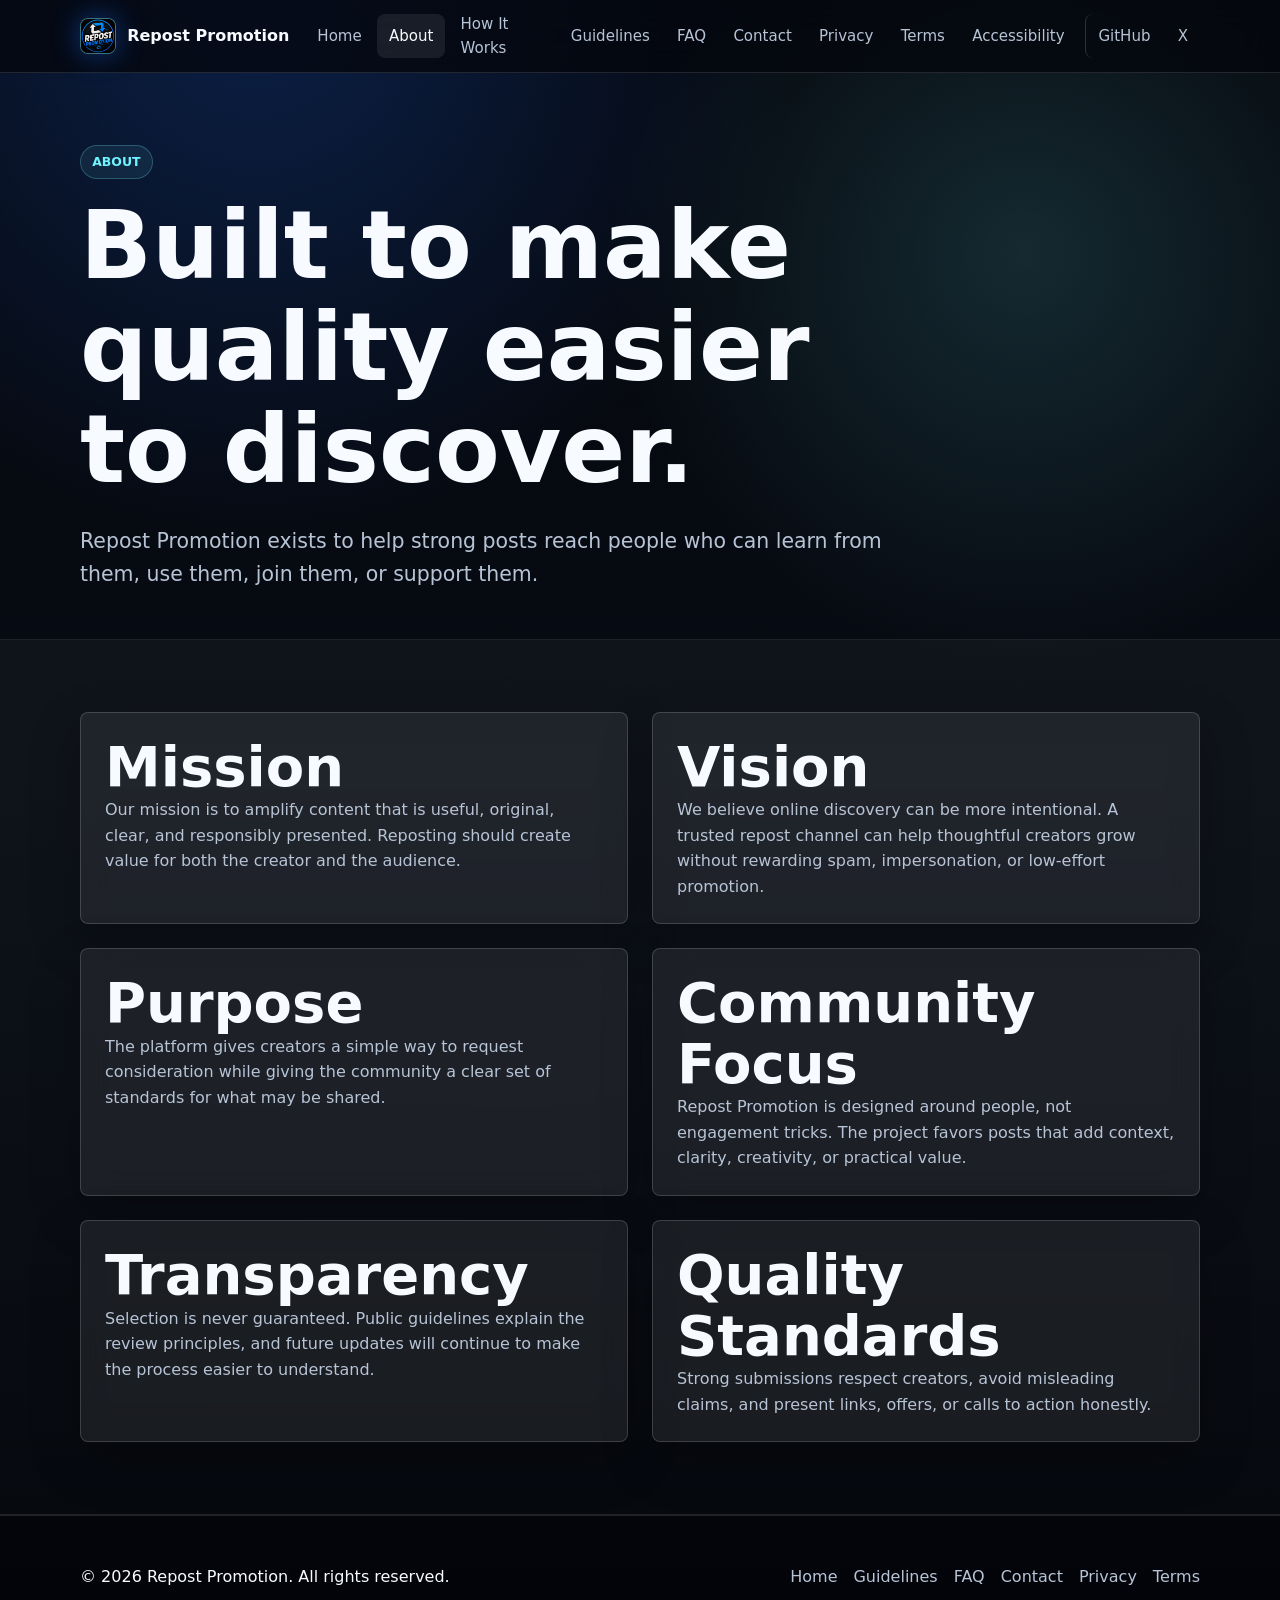
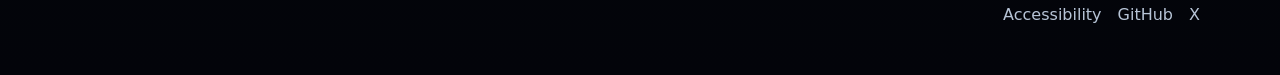
==== about.html @ 5da61d26 "Add files via upload" ====
﻿<!doctype html><html lang="en"><head><meta charset="utf-8"><meta name="viewport" content="width=device-width, initial-scale=1"><title>About Repost Promotion | Mission, Vision, and Standards</title><meta name="description" content="Learn about Repost Promotion's mission to help quality content reach more people through transparent, community-focused repost standards."><link rel="canonical" href="https://repostpromotion.github.io/repost-promotion/about.html"><meta property="og:type" content="website"><meta property="og:title" content="About Repost Promotion"><meta property="og:description" content="Mission, vision, purpose, transparency, and quality standards for Repost Promotion."><meta property="og:url" content="https://repostpromotion.github.io/repost-promotion/about.html"><meta name="twitter:card" content="summary"><meta name="twitter:title" content="About Repost Promotion"><meta name="twitter:description" content="A transparent community repost platform for quality content."><meta name="theme-color" content="#1f6fff"><link rel="icon" href="images/favicon.png"><link rel="manifest" href="manifest.webmanifest"><link rel="stylesheet" href="css/style.css"><link rel="stylesheet" href="css/animations.css"><link rel="stylesheet" href="css/responsive.css"><script type="application/ld+json">{"@context":"https://schema.org","@type":"AboutPage","name":"About Repost Promotion","url":"https://repostpromotion.github.io/repost-promotion/about.html"}</script></head><body><a class="skip-link" href="#main">Skip to content</a><header class="site-header"><div class="container nav-wrap"><a class="brand" href="index.html" aria-label="Repost Promotion home"><img class="brand-logo" src="images/repost.png" alt="" width="36" height="36"><span>Repost Promotion</span></a><button class="nav-toggle" type="button" data-nav-toggle aria-expanded="false" aria-controls="site-nav"><span class="sr-only">Open navigation</span><span class="nav-toggle-lines" aria-hidden="true"></span></button><nav class="site-nav" id="site-nav" data-site-nav aria-label="Primary navigation"><a href="index.html">Home</a><a href="about.html" aria-current="page">About</a><a href="how-it-works.html">How It Works</a><a href="guidelines.html">Guidelines</a><a href="faq.html">FAQ</a><a href="contact.html">Contact</a><a href="privacy.html">Privacy</a><a href="terms.html">Terms</a><a href="accessibility.html">Accessibility</a><a class="external-nav" href="https://github.com/RepostPromotion">GitHub</a><a href="https://x.com/RepostPromoter">X</a></nav></div></header><main id="main"><section class="page-hero"><div class="container reveal"><p class="eyebrow">About</p><h1>Built to make quality easier to discover.</h1><p class="lead">Repost Promotion exists to help strong posts reach people who can learn from them, use them, join them, or support them.</p></div></section><section class="section section-alt"><div class="container grid grid-2"><article class="card reveal"><h2>Mission</h2><p>Our mission is to amplify content that is useful, original, clear, and responsibly presented. Reposting should create value for both the creator and the audience.</p></article><article class="card reveal"><h2>Vision</h2><p>We believe online discovery can be more intentional. A trusted repost channel can help thoughtful creators grow without rewarding spam, impersonation, or low-effort promotion.</p></article><article class="card reveal"><h2>Purpose</h2><p>The platform gives creators a simple way to request consideration while giving the community a clear set of standards for what may be shared.</p></article><article class="card reveal"><h2>Community Focus</h2><p>Repost Promotion is designed around people, not engagement tricks. The project favors posts that add context, clarity, creativity, or practical value.</p></article><article class="card reveal"><h2>Transparency</h2><p>Selection is never guaranteed. Public guidelines explain the review principles, and future updates will continue to make the process easier to understand.</p></article><article class="card reveal"><h2>Quality Standards</h2><p>Strong submissions respect creators, avoid misleading claims, and present links, offers, or calls to action honestly.</p></article></div></section></main><footer class="site-footer"><div class="container footer-grid"><p>&copy; <span data-current-year></span> Repost Promotion. All rights reserved.</p><nav class="footer-links" aria-label="Footer navigation"><a href="index.html">Home</a><a href="guidelines.html">Guidelines</a><a href="faq.html">FAQ</a><a href="contact.html">Contact</a><a href="privacy.html">Privacy</a><a href="terms.html">Terms</a><a href="accessibility.html">Accessibility</a><a href="https://github.com/RepostPromotion">GitHub</a><a href="https://x.com/RepostPromoter">X</a></nav></div></footer><button class="back-to-top" type="button" data-back-to-top aria-label="Back to top">&uarr;</button><script src="js/main.js" defer></script><script src="js/navigation.js" defer></script><script src="js/animations.js" defer></script></body></html>
---- css/style.css ----
:root {
  --bg: #05070d;
  --bg-soft: #09111f;
  --surface: rgba(255, 255, 255, 0.075);
  --surface-strong: rgba(255, 255, 255, 0.12);
  --text: #f7fbff;
  --muted: #b7c4d6;
  --line: rgba(255, 255, 255, 0.16);
  --primary: #1f6fff;
  --primary-strong: #54a3ff;
  --cyan: #70f2ff;
  --gray: #202734;
  --shadow: 0 24px 80px rgba(0, 0, 0, 0.42);
  --radius: 8px;
  --container: 1120px;
  --space-1: 0.5rem;
  --space-2: 0.75rem;
  --space-3: 1rem;
  --space-4: 1.5rem;
  --space-5: 2rem;
  --space-6: 3rem;
  --space-7: 4.5rem;
  --font: Inter, ui-sans-serif, system-ui, -apple-system, BlinkMacSystemFont, "Segoe UI", sans-serif;
}

* {
  box-sizing: border-box;
}

html {
  scroll-behavior: smooth;
}

body {
  margin: 0;
  min-width: 320px;
  color: var(--text);
  background:
    radial-gradient(circle at 20% 0%, rgba(31, 111, 255, 0.24), transparent 34rem),
    radial-gradient(circle at 80% 15%, rgba(112, 242, 255, 0.14), transparent 26rem),
    linear-gradient(180deg, var(--bg), #070b13 45%, #03050a);
  font-family: var(--font);
  line-height: 1.6;
  text-rendering: optimizeLegibility;
}

body.menu-open {
  overflow: hidden;
}

img {
  max-width: 100%;
  display: block;
}

a {
  color: inherit;
}

a:focus-visible,
button:focus-visible,
summary:focus-visible {
  outline: 3px solid var(--cyan);
  outline-offset: 4px;
}

.skip-link {
  position: absolute;
  left: 1rem;
  top: -5rem;
  z-index: 1000;
  padding: 0.75rem 1rem;
  color: #03111d;
  background: var(--cyan);
  border-radius: var(--radius);
  font-weight: 700;
}

.skip-link:focus {
  top: 1rem;
}

.container {
  width: min(100% - 2rem, var(--container));
  margin-inline: auto;
}

.site-header {
  position: sticky;
  top: 0;
  z-index: 100;
  border-bottom: 1px solid rgba(255, 255, 255, 0.12);
  background: rgba(5, 7, 13, 0.78);
  backdrop-filter: blur(18px);
}

.nav-wrap {
  min-height: 72px;
  display: flex;
  align-items: center;
  justify-content: space-between;
  gap: var(--space-3);
}

.brand {
  display: inline-flex;
  align-items: center;
  gap: 0.7rem;
  min-width: max-content;
  text-decoration: none;
  font-weight: 800;
}

.brand-logo {
  width: 36px;
  height: 36px;
  border: 1px solid rgba(112, 242, 255, 0.4);
  border-radius: var(--radius);
  object-fit: cover;
  background: rgba(255, 255, 255, 0.08);
  box-shadow: 0 0 28px rgba(31, 111, 255, 0.45);
}

.nav-toggle {
  width: 44px;
  height: 44px;
  display: none;
  place-items: center;
  border: 1px solid var(--line);
  border-radius: var(--radius);
  color: var(--text);
  background: var(--surface);
  cursor: pointer;
}

.nav-toggle-lines,
.nav-toggle-lines::before,
.nav-toggle-lines::after {
  width: 20px;
  height: 2px;
  display: block;
  background: currentColor;
  transition: transform 180ms ease, opacity 180ms ease;
}

.nav-toggle-lines::before,
.nav-toggle-lines::after {
  content: "";
  position: relative;
}

.nav-toggle-lines::before {
  top: -7px;
}

.nav-toggle-lines::after {
  top: 5px;
}

.nav-toggle[aria-expanded="true"] .nav-toggle-lines {
  transform: rotate(45deg);
}

.nav-toggle[aria-expanded="true"] .nav-toggle-lines::before {
  transform: translateY(7px) rotate(90deg);
}

.nav-toggle[aria-expanded="true"] .nav-toggle-lines::after {
  opacity: 0;
}

.site-nav {
  display: flex;
  align-items: center;
  gap: 0.2rem;
}

.site-nav a {
  padding: 0.6rem 0.75rem;
  border-radius: var(--radius);
  color: var(--muted);
  font-size: 0.94rem;
  text-decoration: none;
  transition: color 160ms ease, background 160ms ease;
}

.site-nav a:hover,
.site-nav a[aria-current="page"] {
  color: var(--text);
  background: rgba(255, 255, 255, 0.08);
}

.external-nav {
  border-left: 1px solid var(--line);
  margin-left: 0.35rem;
  padding-left: 0.35rem;
}

.hero {
  min-height: calc(100vh - 72px);
  display: grid;
  align-items: center;
  padding: var(--space-7) 0;
  overflow: hidden;
}

.hero-grid {
  display: grid;
  grid-template-columns: minmax(0, 1.05fr) minmax(280px, 0.95fr);
  gap: var(--space-6);
  align-items: center;
}

.eyebrow {
  width: fit-content;
  margin: 0 0 var(--space-3);
  padding: 0.38rem 0.7rem;
  border: 1px solid rgba(112, 242, 255, 0.25);
  border-radius: 999px;
  color: var(--cyan);
  background: rgba(112, 242, 255, 0.08);
  font-size: 0.78rem;
  font-weight: 800;
  text-transform: uppercase;
}

h1,
h2,
h3 {
  margin: 0;
  line-height: 1.08;
  letter-spacing: 0;
}

h1 {
  max-width: 780px;
  font-size: clamp(2.5rem, 8vw, 5.9rem);
}

h2 {
  font-size: clamp(2rem, 5vw, 3.5rem);
}

h3 {
  font-size: 1.12rem;
}

p {
  margin: 0;
}

.lead {
  max-width: 720px;
  margin-top: var(--space-4);
  color: var(--muted);
  font-size: clamp(1.05rem, 2.5vw, 1.28rem);
}

.actions {
  display: flex;
  flex-wrap: wrap;
  gap: var(--space-3);
  margin-top: var(--space-5);
}

.actions-center {
  justify-content: center;
}

.button {
  min-height: 46px;
  display: inline-flex;
  align-items: center;
  justify-content: center;
  gap: 0.55rem;
  padding: 0.78rem 1rem;
  border: 1px solid transparent;
  border-radius: var(--radius);
  font-weight: 800;
  text-decoration: none;
  transition: transform 160ms ease, border-color 160ms ease, background 160ms ease;
}

.button:hover {
  transform: translateY(-2px);
}

.button-primary {
  color: white;
  background: linear-gradient(135deg, var(--primary), var(--primary-strong));
  box-shadow: 0 0 32px rgba(31, 111, 255, 0.36);
}

.button-secondary {
  border-color: var(--line);
  color: var(--text);
  background: rgba(255, 255, 255, 0.07);
}

.hero-visual {
  position: relative;
  min-height: 410px;
  border: 1px solid var(--line);
  border-radius: 8px;
  overflow: hidden;
  background:
    linear-gradient(135deg, rgba(8, 25, 52, 0.52), rgba(7, 14, 27, 0.42)),
    url("../images/repost.png") center / cover no-repeat,
    #09111f;
  box-shadow: var(--shadow);
}

.image-fallback {
  position: absolute;
  inset: 0;
  display: grid;
  place-items: center;
  padding: var(--space-5);
  text-align: center;
}

.signal-card {
  position: relative;
  width: min(100%, 360px);
  padding: var(--space-4);
  border: 1px solid rgba(255, 255, 255, 0.13);
  border-radius: var(--radius);
  background: rgba(5, 7, 13, 0.38);
  backdrop-filter: blur(5px);
  overflow: hidden;
}

.signal-card strong,
.signal-card p {
  position: relative;
  z-index: 1;
}

.signal-card strong {
  display: block;
  margin-bottom: 0.4rem;
  font-size: 1.35rem;
}

.section {
  padding: var(--space-7) 0;
}

.section-alt {
  background: linear-gradient(180deg, rgba(255, 255, 255, 0.035), rgba(255, 255, 255, 0.01));
  border-block: 1px solid rgba(255, 255, 255, 0.08);
}

.section-head {
  max-width: 760px;
  margin-bottom: var(--space-5);
}

.section-head p {
  margin-top: var(--space-3);
  color: var(--muted);
  font-size: 1.05rem;
}

.grid {
  display: grid;
  gap: var(--space-4);
}

.grid-3 {
  grid-template-columns: repeat(3, minmax(0, 1fr));
}

.grid-2 {
  grid-template-columns: repeat(2, minmax(0, 1fr));
}

.card,
.glass-panel {
  border: 1px solid var(--line);
  border-radius: var(--radius);
  background: var(--surface);
  box-shadow: 0 18px 52px rgba(0, 0, 0, 0.24);
  backdrop-filter: blur(16px);
}

.card {
  padding: var(--space-4);
}

.card p,
.glass-panel p,
.legal-content p,
.legal-content li {
  color: var(--muted);
}

.icon {
  width: 42px;
  height: 42px;
  display: grid;
  place-items: center;
  margin-bottom: var(--space-3);
  border-radius: var(--radius);
  color: var(--cyan);
  background: rgba(112, 242, 255, 0.1);
  font-weight: 900;
}

.stats {
  grid-template-columns: repeat(3, minmax(0, 1fr));
}

.stat {
  padding: var(--space-5);
  text-align: center;
}

.stat strong {
  display: block;
  color: var(--cyan);
  font-size: clamp(2rem, 5vw, 3.4rem);
  line-height: 1;
}

.stat span {
  color: var(--muted);
  font-weight: 700;
}

.page-hero {
  padding: var(--space-7) 0 var(--space-6);
}

.page-hero .lead {
  max-width: 820px;
}

.step {
  display: grid;
  grid-template-columns: auto 1fr;
  gap: var(--space-3);
}

.step-number {
  width: 42px;
  height: 42px;
  display: grid;
  place-items: center;
  border-radius: 50%;
  color: white;
  background: var(--primary);
  font-weight: 900;
}

.legal-content {
  max-width: 840px;
}

.legal-content h2 {
  margin-top: var(--space-6);
  font-size: 1.7rem;
}

.legal-content p,
.legal-content ul {
  margin-top: var(--space-3);
}

.legal-content ul {
  padding-left: 1.25rem;
}

.faq-list {
  display: grid;
  gap: var(--space-3);
}

.faq-item {
  overflow: hidden;
}

.faq-item summary {
  display: flex;
  align-items: center;
  justify-content: space-between;
  gap: var(--space-3);
  padding: var(--space-4);
  cursor: pointer;
  font-weight: 800;
  list-style: none;
}

.faq-item summary::-webkit-details-marker {
  display: none;
}

.faq-item summary::after {
  content: "+";
  color: var(--cyan);
  font-size: 1.4rem;
}

.faq-item[open] summary::after {
  content: "-";
}

.faq-item p {
  padding: 0 var(--space-4) var(--space-4);
}

.contact-methods {
  align-items: stretch;
}

.future-slot {
  color: var(--muted);
  border-style: dashed;
}

.site-footer {
  padding: var(--space-6) 0;
  border-top: 1px solid rgba(255, 255, 255, 0.12);
  background: rgba(3, 5, 10, 0.72);
}

.footer-grid {
  display: grid;
  grid-template-columns: 1.2fr 1fr;
  gap: var(--space-5);
}

.footer-links {
  display: flex;
  flex-wrap: wrap;
  gap: 0.75rem 1rem;
  justify-content: flex-end;
}

.footer-links a {
  color: var(--muted);
  text-decoration: none;
}

.footer-links a:hover {
  color: var(--text);
}

.back-to-top {
  position: fixed;
  right: 1rem;
  bottom: 1rem;
  z-index: 90;
  width: 44px;
  height: 44px;
  border: 1px solid var(--line);
  border-radius: var(--radius);
  color: white;
  background: rgba(31, 111, 255, 0.9);
  box-shadow: var(--shadow);
  cursor: pointer;
  opacity: 0;
  pointer-events: none;
  transform: translateY(12px);
  transition: opacity 160ms ease, transform 160ms ease;
}

.back-to-top.is-visible {
  opacity: 1;
  pointer-events: auto;
  transform: translateY(0);
}

.not-found {
  min-height: calc(100vh - 72px);
  display: grid;
  place-items: center;
  text-align: center;
}

.orbital {
  width: 180px;
  height: 180px;
  margin: 0 auto var(--space-5);
  border: 1px solid rgba(112, 242, 255, 0.36);
  border-radius: 50%;
  position: relative;
}

.orbital::before,
.orbital::after {
  content: "";
  position: absolute;
  inset: 24px;
  border: 1px solid rgba(31, 111, 255, 0.5);
  border-radius: 50%;
  transform: rotate(50deg);
}

.orbital span {
  position: absolute;
  left: 50%;
  top: -8px;
  width: 16px;
  height: 16px;
  border-radius: 50%;
  background: var(--cyan);
  box-shadow: 0 0 24px rgba(112, 242, 255, 0.9);
}

.sr-only {
  position: absolute;
  width: 1px;
  height: 1px;
  padding: 0;
  margin: -1px;
  overflow: hidden;
  clip: rect(0, 0, 0, 0);
  white-space: nowrap;
  border: 0;
}
---- css/animations.css ----
.reveal {
  opacity: 0;
  transform: translateY(18px);
  transition: opacity 580ms ease, transform 580ms ease;
}

.reveal.is-visible {
  opacity: 1;
  transform: translateY(0);
}

.hero-visual {
  animation: float-panel 7s ease-in-out infinite;
}

.orbital {
  animation: rotate-ring 8s linear infinite;
}

@keyframes float-panel {
  0%,
  100% {
    transform: translateY(0);
  }
  50% {
    transform: translateY(-10px);
  }
}

@keyframes rotate-ring {
  to {
    transform: rotate(360deg);
  }
}

@media (prefers-reduced-motion: reduce) {
  *,
  *::before,
  *::after {
    scroll-behavior: auto !important;
    animation-duration: 0.01ms !important;
    animation-iteration-count: 1 !important;
    transition-duration: 0.01ms !important;
  }

  .reveal {
    opacity: 1;
    transform: none;
  }
}
---- css/responsive.css ----
@media (max-width: 980px) {
  .nav-toggle {
    display: grid;
  }

  .site-nav {
    position: fixed;
    inset: 72px 0 auto 0;
    display: grid;
    gap: 0;
    padding: 1rem;
    border-bottom: 1px solid var(--line);
    background: rgba(5, 7, 13, 0.96);
    transform: translateY(-120%);
    visibility: hidden;
    transition: transform 180ms ease, visibility 180ms ease;
  }

  .site-nav.is-open {
    transform: translateY(0);
    visibility: visible;
  }

  .site-nav a {
    min-height: 46px;
    display: flex;
    align-items: center;
  }

  .external-nav {
    border-left: 0;
    border-top: 1px solid var(--line);
    margin-left: 0;
    padding-left: 0.75rem;
  }

  .hero-grid,
  .grid-3,
  .grid-2,
  .stats,
  .footer-grid {
    grid-template-columns: 1fr;
  }

  .hero {
    min-height: auto;
  }

  .hero-visual {
    min-height: 320px;
  }

  .hero-visual img {
    min-height: 320px;
  }

  .footer-links {
    justify-content: flex-start;
  }
}

@media (max-width: 560px) {
  .container {
    width: min(100% - 1.25rem, var(--container));
  }

  .brand span {
    max-width: 175px;
    white-space: nowrap;
    overflow: hidden;
    text-overflow: ellipsis;
  }

  .actions,
  .button {
    width: 100%;
  }

  .section,
  .page-hero {
    padding: 3.5rem 0;
  }

  .card,
  .stat,
  .signal-card {
    padding: 1.15rem;
  }
}
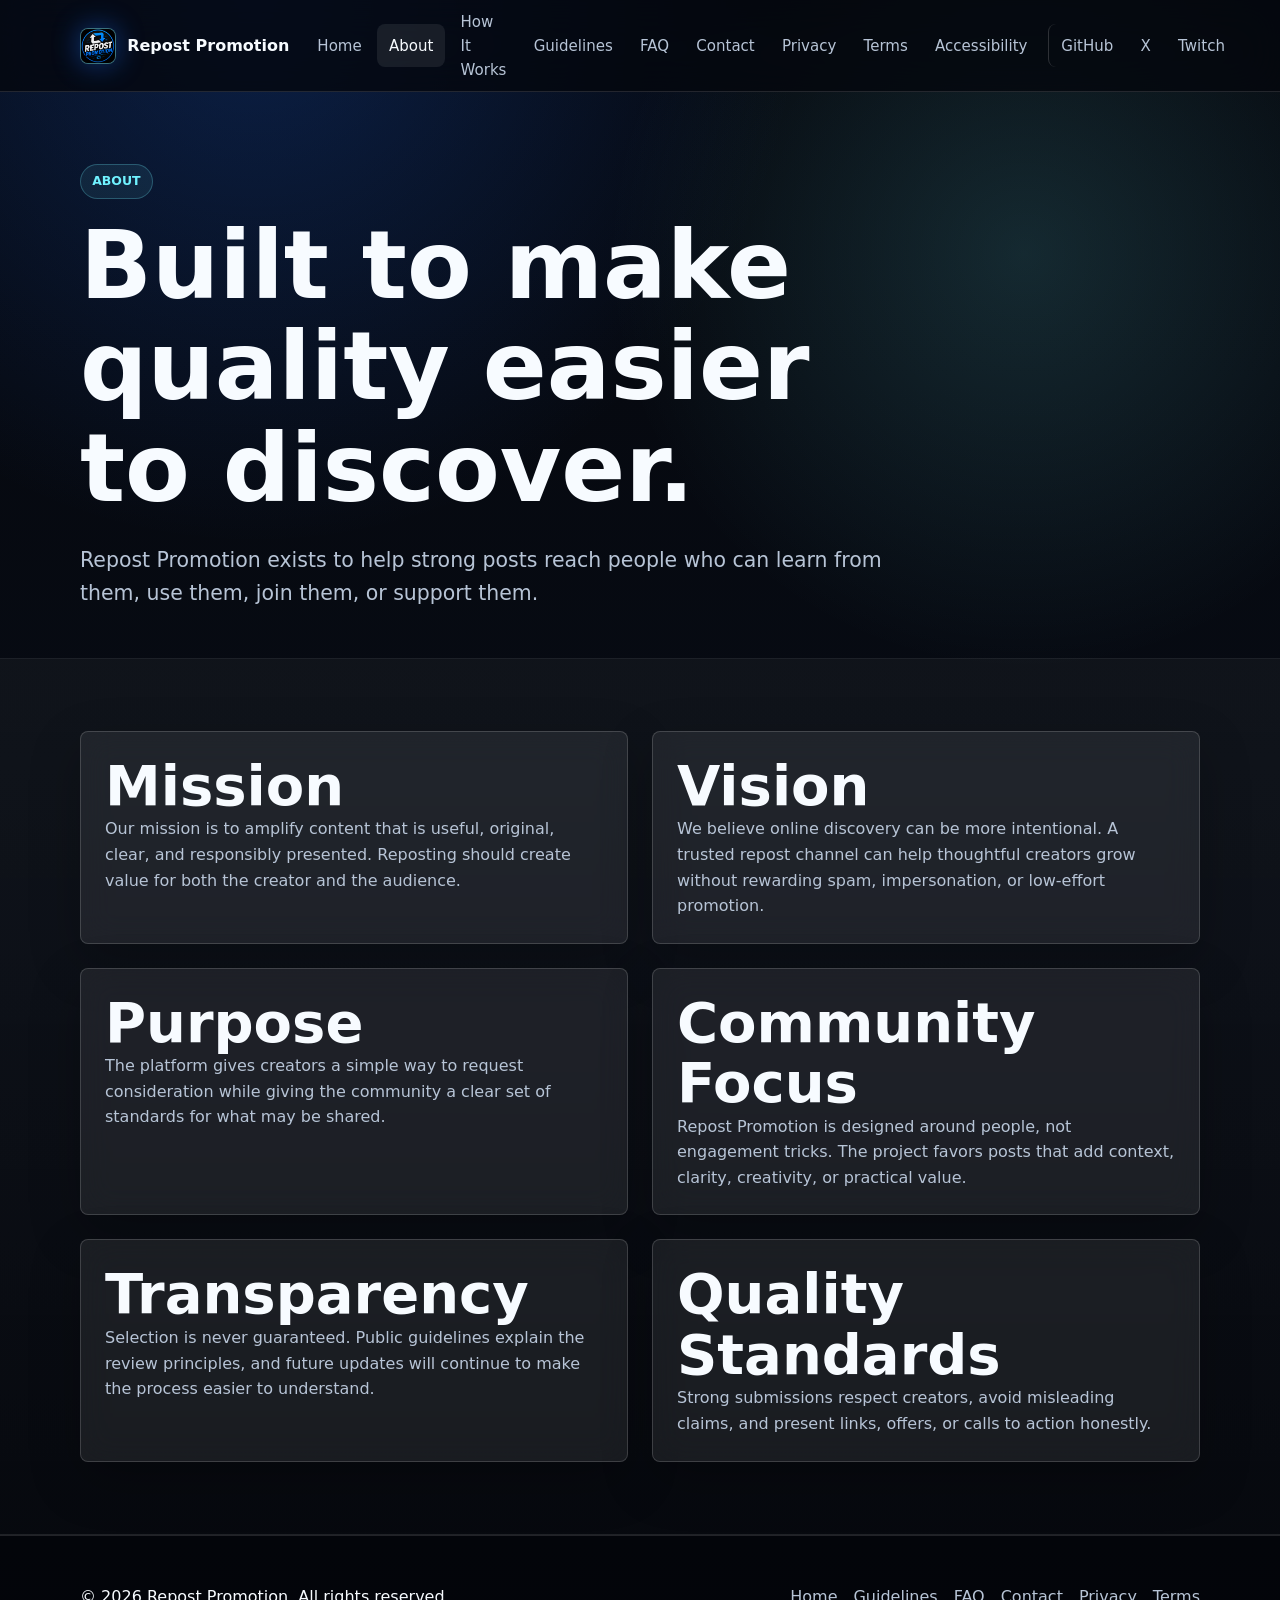
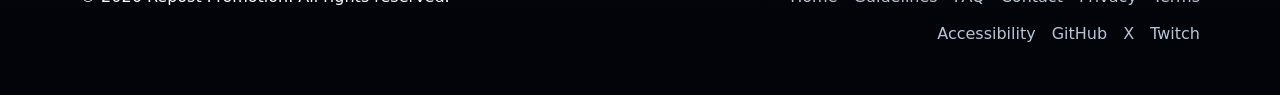
==== commit 0fefa2ee: "Update about.html" ====
--- a/about.html
+++ b/about.html
@@ -1 +1,131 @@
-﻿<!doctype html><html lang="en"><head><meta charset="utf-8"><meta name="viewport" content="width=device-width, initial-scale=1"><title>About Repost Promotion | Mission, Vision, and Standards</title><meta name="description" content="Learn about Repost Promotion's mission to help quality content reach more people through transparent, community-focused repost standards."><link rel="canonical" href="https://repostpromotion.github.io/repost-promotion/about.html"><meta property="og:type" content="website"><meta property="og:title" content="About Repost Promotion"><meta property="og:description" content="Mission, vision, purpose, transparency, and quality standards for Repost Promotion."><meta property="og:url" content="https://repostpromotion.github.io/repost-promotion/about.html"><meta name="twitter:card" content="summary"><meta name="twitter:title" content="About Repost Promotion"><meta name="twitter:description" content="A transparent community repost platform for quality content."><meta name="theme-color" content="#1f6fff"><link rel="icon" href="images/favicon.png"><link rel="manifest" href="manifest.webmanifest"><link rel="stylesheet" href="css/style.css"><link rel="stylesheet" href="css/animations.css"><link rel="stylesheet" href="css/responsive.css"><script type="application/ld+json">{"@context":"https://schema.org","@type":"AboutPage","name":"About Repost Promotion","url":"https://repostpromotion.github.io/repost-promotion/about.html"}</script></head><body><a class="skip-link" href="#main">Skip to content</a><header class="site-header"><div class="container nav-wrap"><a class="brand" href="index.html" aria-label="Repost Promotion home"><img class="brand-logo" src="images/repost.png" alt="" width="36" height="36"><span>Repost Promotion</span></a><button class="nav-toggle" type="button" data-nav-toggle aria-expanded="false" aria-controls="site-nav"><span class="sr-only">Open navigation</span><span class="nav-toggle-lines" aria-hidden="true"></span></button><nav class="site-nav" id="site-nav" data-site-nav aria-label="Primary navigation"><a href="index.html">Home</a><a href="about.html" aria-current="page">About</a><a href="how-it-works.html">How It Works</a><a href="guidelines.html">Guidelines</a><a href="faq.html">FAQ</a><a href="contact.html">Contact</a><a href="privacy.html">Privacy</a><a href="terms.html">Terms</a><a href="accessibility.html">Accessibility</a><a class="external-nav" href="https://github.com/RepostPromotion">GitHub</a><a href="https://x.com/RepostPromoter">X</a></nav></div></header><main id="main"><section class="page-hero"><div class="container reveal"><p class="eyebrow">About</p><h1>Built to make quality easier to discover.</h1><p class="lead">Repost Promotion exists to help strong posts reach people who can learn from them, use them, join them, or support them.</p></div></section><section class="section section-alt"><div class="container grid grid-2"><article class="card reveal"><h2>Mission</h2><p>Our mission is to amplify content that is useful, original, clear, and responsibly presented. Reposting should create value for both the creator and the audience.</p></article><article class="card reveal"><h2>Vision</h2><p>We believe online discovery can be more intentional. A trusted repost channel can help thoughtful creators grow without rewarding spam, impersonation, or low-effort promotion.</p></article><article class="card reveal"><h2>Purpose</h2><p>The platform gives creators a simple way to request consideration while giving the community a clear set of standards for what may be shared.</p></article><article class="card reveal"><h2>Community Focus</h2><p>Repost Promotion is designed around people, not engagement tricks. The project favors posts that add context, clarity, creativity, or practical value.</p></article><article class="card reveal"><h2>Transparency</h2><p>Selection is never guaranteed. Public guidelines explain the review principles, and future updates will continue to make the process easier to understand.</p></article><article class="card reveal"><h2>Quality Standards</h2><p>Strong submissions respect creators, avoid misleading claims, and present links, offers, or calls to action honestly.</p></article></div></section></main><footer class="site-footer"><div class="container footer-grid"><p>&copy; <span data-current-year></span> Repost Promotion. All rights reserved.</p><nav class="footer-links" aria-label="Footer navigation"><a href="index.html">Home</a><a href="guidelines.html">Guidelines</a><a href="faq.html">FAQ</a><a href="contact.html">Contact</a><a href="privacy.html">Privacy</a><a href="terms.html">Terms</a><a href="accessibility.html">Accessibility</a><a href="https://github.com/RepostPromotion">GitHub</a><a href="https://x.com/RepostPromoter">X</a></nav></div></footer><button class="back-to-top" type="button" data-back-to-top aria-label="Back to top">&uarr;</button><script src="js/main.js" defer></script><script src="js/navigation.js" defer></script><script src="js/animations.js" defer></script></body></html>
+<!doctype html>
+<html lang="en">
+<head>
+  <meta charset="utf-8">
+  <meta name="viewport" content="width=device-width, initial-scale=1">
+  <title>About Repost Promotion | Mission, Vision, and Standards</title>
+  <meta name="description" content="Learn about Repost Promotion's mission to help quality content reach more people through transparent, community-focused repost standards.">
+  <link rel="canonical" href="https://repostpromotion.github.io/repost-promotion/about.html">
+  <meta property="og:type" content="website">
+  <meta property="og:title" content="About Repost Promotion">
+  <meta property="og:description" content="Mission, vision, purpose, transparency, and quality standards for Repost Promotion.">
+  <meta property="og:url" content="https://repostpromotion.github.io/repost-promotion/about.html">
+  <meta name="twitter:card" content="summary">
+  <meta name="twitter:title" content="About Repost Promotion">
+  <meta name="twitter:description" content="A transparent community repost platform for quality content.">
+  <meta name="theme-color" content="#1f6fff">
+  <link rel="icon" href="images/favicon.png">
+  <link rel="manifest" href="manifest.webmanifest">
+  <link rel="stylesheet" href="css/style.css">
+  <link rel="stylesheet" href="css/animations.css">
+  <link rel="stylesheet" href="css/responsive.css">
+  <script type="application/ld+json">
+    {
+      "@context": "https://schema.org",
+      "@type": "AboutPage",
+      "name": "About Repost Promotion",
+      "url": "https://repostpromotion.github.io/repost-promotion/about.html"
+    }
+  </script>
+</head>
+<body>
+  <a class="skip-link" href="#main">Skip to content</a>
+
+  <header class="site-header">
+    <div class="container nav-wrap">
+      <a class="brand" href="index.html" aria-label="Repost Promotion home">
+        <img class="brand-logo" src="images/repost.png" alt="" width="36" height="36">
+        <span>Repost Promotion</span>
+      </a>
+
+      <button class="nav-toggle" type="button" data-nav-toggle aria-expanded="false" aria-controls="site-nav">
+        <span class="sr-only">Open navigation</span>
+        <span class="nav-toggle-lines" aria-hidden="true"></span>
+      </button>
+
+      <nav class="site-nav" id="site-nav" data-site-nav aria-label="Primary navigation">
+        <a href="index.html">Home</a>
+        <a href="about.html" aria-current="page">About</a>
+        <a href="how-it-works.html">How It Works</a>
+        <a href="guidelines.html">Guidelines</a>
+        <a href="faq.html">FAQ</a>
+        <a href="contact.html">Contact</a>
+        <a href="privacy.html">Privacy</a>
+        <a href="terms.html">Terms</a>
+        <a href="accessibility.html">Accessibility</a>
+        <a class="external-nav" href="https://github.com/RepostPromotion">GitHub</a>
+        <a href="https://x.com/RepostPromoter">X</a>
+        <a href="https://www.twitch.tv/repostpromoter/about">Twitch</a>
+      </nav>
+    </div>
+  </header>
+
+  <main id="main">
+    <section class="page-hero">
+      <div class="container reveal">
+        <p class="eyebrow">About</p>
+        <h1>Built to make quality easier to discover.</h1>
+        <p class="lead">Repost Promotion exists to help strong posts reach people who can learn from them, use them, join them, or support them.</p>
+      </div>
+    </section>
+
+    <section class="section section-alt">
+      <div class="container grid grid-2">
+        <article class="card reveal">
+          <h2>Mission</h2>
+          <p>Our mission is to amplify content that is useful, original, clear, and responsibly presented. Reposting should create value for both the creator and the audience.</p>
+        </article>
+
+        <article class="card reveal">
+          <h2>Vision</h2>
+          <p>We believe online discovery can be more intentional. A trusted repost channel can help thoughtful creators grow without rewarding spam, impersonation, or low-effort promotion.</p>
+        </article>
+
+        <article class="card reveal">
+          <h2>Purpose</h2>
+          <p>The platform gives creators a simple way to request consideration while giving the community a clear set of standards for what may be shared.</p>
+        </article>
+
+        <article class="card reveal">
+          <h2>Community Focus</h2>
+          <p>Repost Promotion is designed around people, not engagement tricks. The project favors posts that add context, clarity, creativity, or practical value.</p>
+        </article>
+
+        <article class="card reveal">
+          <h2>Transparency</h2>
+          <p>Selection is never guaranteed. Public guidelines explain the review principles, and future updates will continue to make the process easier to understand.</p>
+        </article>
+
+        <article class="card reveal">
+          <h2>Quality Standards</h2>
+          <p>Strong submissions respect creators, avoid misleading claims, and present links, offers, or calls to action honestly.</p>
+        </article>
+      </div>
+    </section>
+  </main>
+
+  <footer class="site-footer">
+    <div class="container footer-grid">
+      <p>&copy; <span data-current-year></span> Repost Promotion. All rights reserved.</p>
+      <nav class="footer-links" aria-label="Footer navigation">
+        <a href="index.html">Home</a>
+        <a href="guidelines.html">Guidelines</a>
+        <a href="faq.html">FAQ</a>
+        <a href="contact.html">Contact</a>
+        <a href="privacy.html">Privacy</a>
+        <a href="terms.html">Terms</a>
+        <a href="accessibility.html">Accessibility</a>
+        <a href="https://github.com/RepostPromotion">GitHub</a>
+        <a href="https://x.com/RepostPromoter">X</a>
+        <a href="https://www.twitch.tv/repostpromoter/about">Twitch</a>
+      </nav>
+    </div>
+  </footer>
+
+  <button class="back-to-top" type="button" data-back-to-top aria-label="Back to top">&uarr;</button>
+
+  <script src="js/main.js" defer></script>
+  <script src="js/navigation.js" defer></script>
+  <script src="js/animations.js" defer></script>
+</body>
+</html>
--- a/css/style.css
+++ b/css/style.css
@@ -419,8 +419,8 @@
 .stat strong {
   display: block;
   color: var(--cyan);
-  font-size: clamp(2rem, 5vw, 3.4rem);
-  line-height: 1;
+  font-size: clamp(1.6rem, 3.5vw, 2.7rem);
+  line-height: 1.05;
 }
 
 .stat span {
